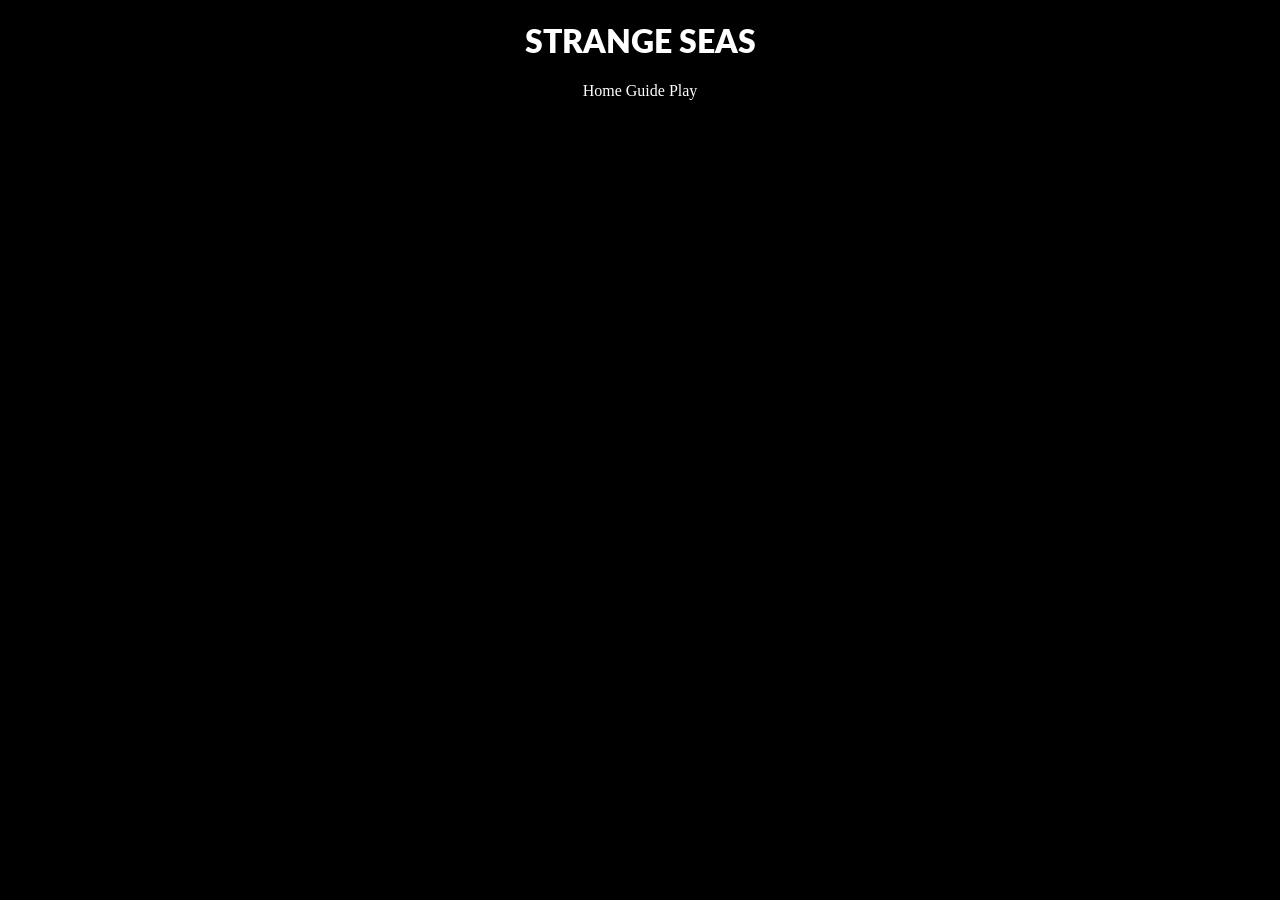
==== biomes.html @ 9481618b "Add repo from IJ Community" ====
<!DOCTYPE html>
<link rel="stylesheet" href="styles.css">
<html lang="en">
<head>
<meta charset="UTF-8">
<title>Biomes - Strange Seas</title>
<link rel="icon" type="image/x-icon" href="images/favicon.ico">
<script src="main-header.js" defer></script>
</head>
<style>
@import url('https://fonts.googleapis.com/css2?family=Lato:ital,wght@0,100;0,300;0,400;0,700;0,900;1,100;1,300;1,400;1,700;1,900&display=swap');
</style>
<body>
<main-header></main-header>








</body>

</html>
---- styles.css ----
body {
	background: black;
	text-align: center;
    margin: 0;
}
h2 {
    color: black;
}
.title {
	color: white;
}

.nav {
	background: black;
}

.nav a {
	text-decoration: none;
	color: white;
	font-size: 100%;
	
}
.nav > *:hover { 
  color: var(--navColor, white); 

}
h1 {
  font-family: "Lato", sans-serif;
  font-weight: 800;
  font-style: normal;
}
h2,h3,h4,h5 {
  font-family: "Lato", sans-serif;
  font-weight: 600;
  font-style: normal;
}
p {
  font-family: "Lato", sans-serif;
  font-weight: 400;
  font-style: normal;
}
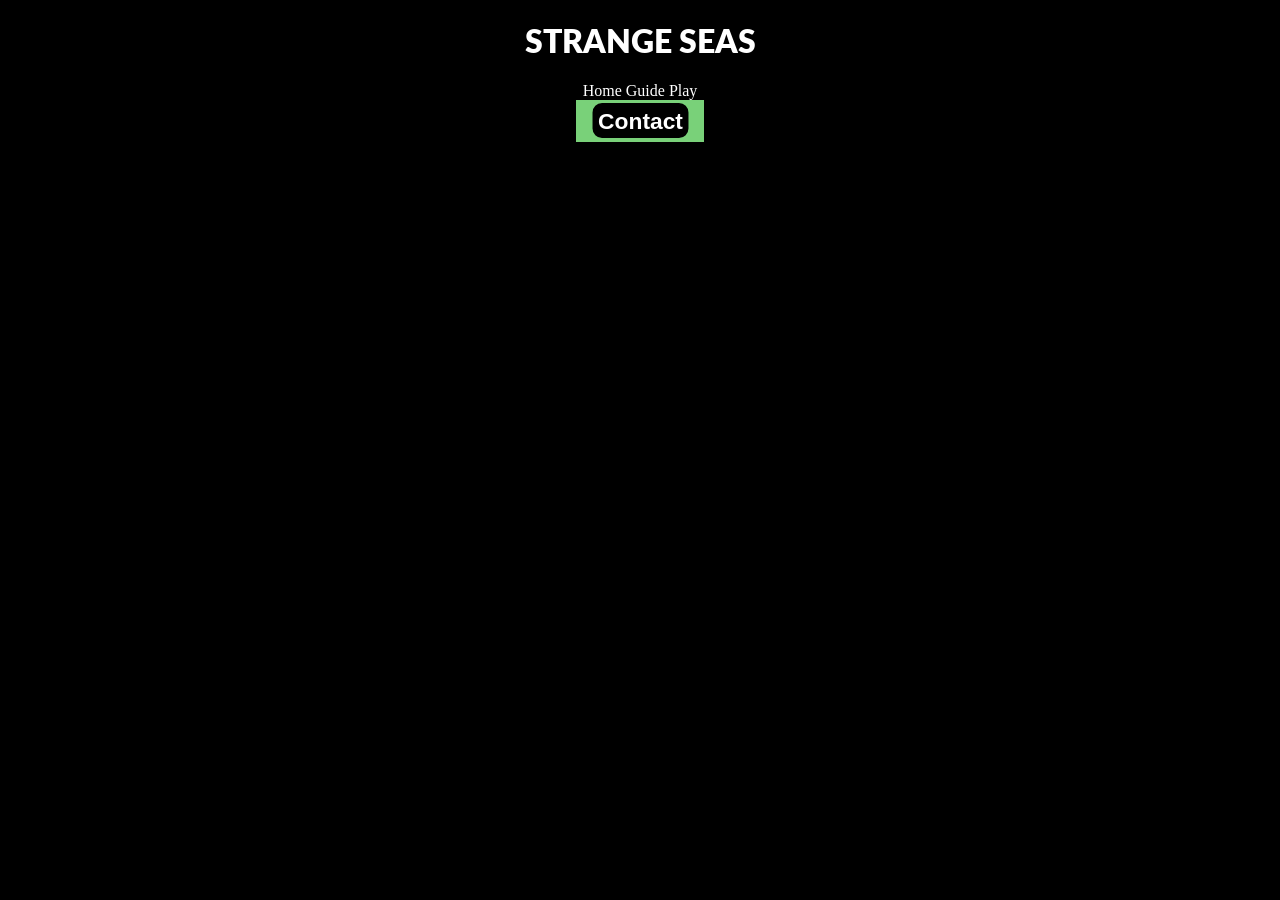
==== commit e787ea19: "sync" ====
--- a/biomes.html
+++ b/biomes.html
@@ -5,14 +5,14 @@
 <meta charset="UTF-8">
 <title>Biomes - Strange Seas</title>
 <link rel="icon" type="image/x-icon" href="images/favicon.ico">
-<script src="main-header.js" defer></script>
+<script src="const-html.js" defer></script>
 </head>
 <style>
 @import url('https://fonts.googleapis.com/css2?family=Lato:ital,wght@0,100;0,300;0,400;0,700;0,900;1,100;1,300;1,400;1,700;1,900&display=swap');
 </style>
 <body>
 <main-header></main-header>
-
+<main-footer style="--footerColor: #79d179;"></main-footer>
 
 
 
--- a/styles.css
+++ b/styles.css
@@ -39,3 +39,32 @@
   font-weight: 400;
   font-style: normal;
 }
+footer {
+    background: var(--footerColor, #000);
+    width: var(--footerWidth, 10%);
+    justify-content: center;
+    margin: auto;
+}
+.contact {
+  justify-content: center;
+  border: 2px solid black;
+  padding: 2% 3%;
+  margin: auto;
+  background-color: black;
+  cursor: pointer;
+  border-radius: 10px;
+  margin: 2%;
+  transform: scale(0.95);
+  transition: transform 0.1s ease;
+  color: white;
+  text-decoration: none;
+  font-size: 24px;
+  font-weight: 600;
+
+}
+
+.contact:hover {
+  transform: scale(1);
+
+
+}
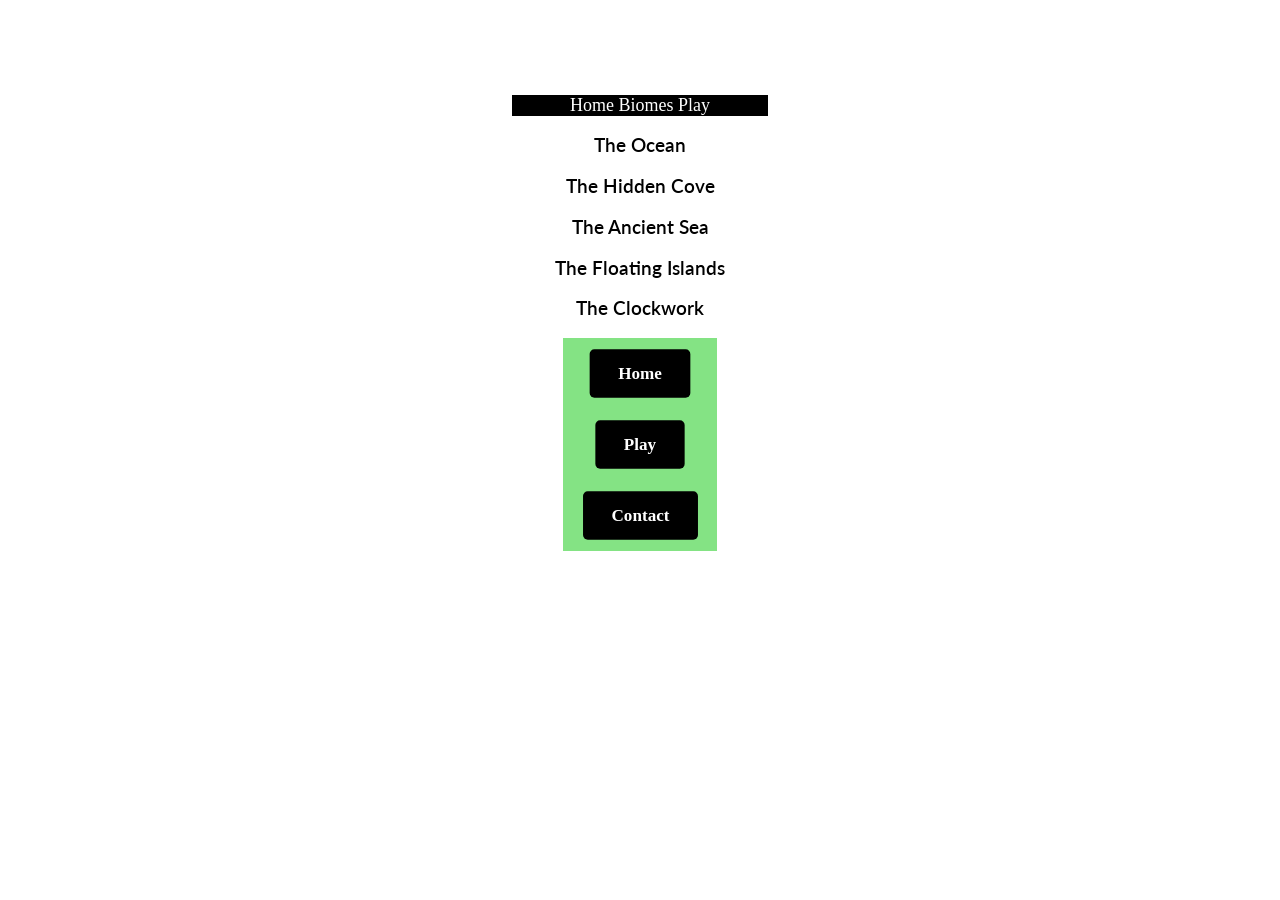
==== commit 5caa2e22: "sync" ====
--- a/biomes.html
+++ b/biomes.html
@@ -1,5 +1,6 @@
 <!DOCTYPE html>
 <link rel="stylesheet" href="styles.css">
+<link rel="stylesheet" href="biomes.css">
 <html lang="en">
 <head>
 <meta charset="UTF-8">
@@ -12,9 +13,24 @@
 </style>
 <body>
 <main-header></main-header>
-<main-footer style="--footerColor: #79d179;"></main-footer>
-
-
+<div class = 'content'>
+<div class = 'ocean'>
+    <h3>The Ocean</h3>
+</div>
+<div class = 'cove'>
+    <h3>The Hidden Cove</h3>
+</div>
+<div class = 'ancient'>
+    <h3>The Ancient Sea</h3>
+</div>
+<div class = 'float'>
+    <h3>The Floating Islands</h3>
+</div>
+<div class = 'clock'>
+    <h3>The Clockwork</h3>
+</div>
+</div>
+<main-footer style="--footerColor: #84e384; --footerWidth: 60%;"></main-footer>
 
 
 
--- a/styles.css
+++ b/styles.css
@@ -17,7 +17,7 @@
 .nav a {
 	text-decoration: none;
 	color: white;
-	font-size: 100%;
+	font-size: 18px;
 	
 }
 .nav > *:hover { 
@@ -45,26 +45,27 @@
     justify-content: center;
     margin: auto;
 }
-.contact {
-  justify-content: center;
-  border: 2px solid black;
-  padding: 2% 3%;
-  margin: auto;
+.footer-link {
+  display: inline-block;
+  border: none;
+  outline: none;
+  text-decoration: none;
+  padding: 15px 30px;
+  margin: 10px;
   background-color: black;
   cursor: pointer;
-  border-radius: 10px;
-  margin: 2%;
+  border-radius: 5px;
   transform: scale(0.95);
   transition: transform 0.1s ease;
   color: white;
-  text-decoration: none;
-  font-size: 24px;
+  font-size: 18px;
   font-weight: 600;
-
 }
 
-.contact:hover {
+.footer-link:hover {
   transform: scale(1);
+}
+
 
 
 }
--- a/biomes.css
+++ b/biomes.css
@@ -0,0 +1,9 @@
+body {
+    background: white;
+    padding: 20%;
+    padding-top: 1%;
+    margin-left: 20%;
+    margin-right: 20%;
+    text-align: center;
+}
+
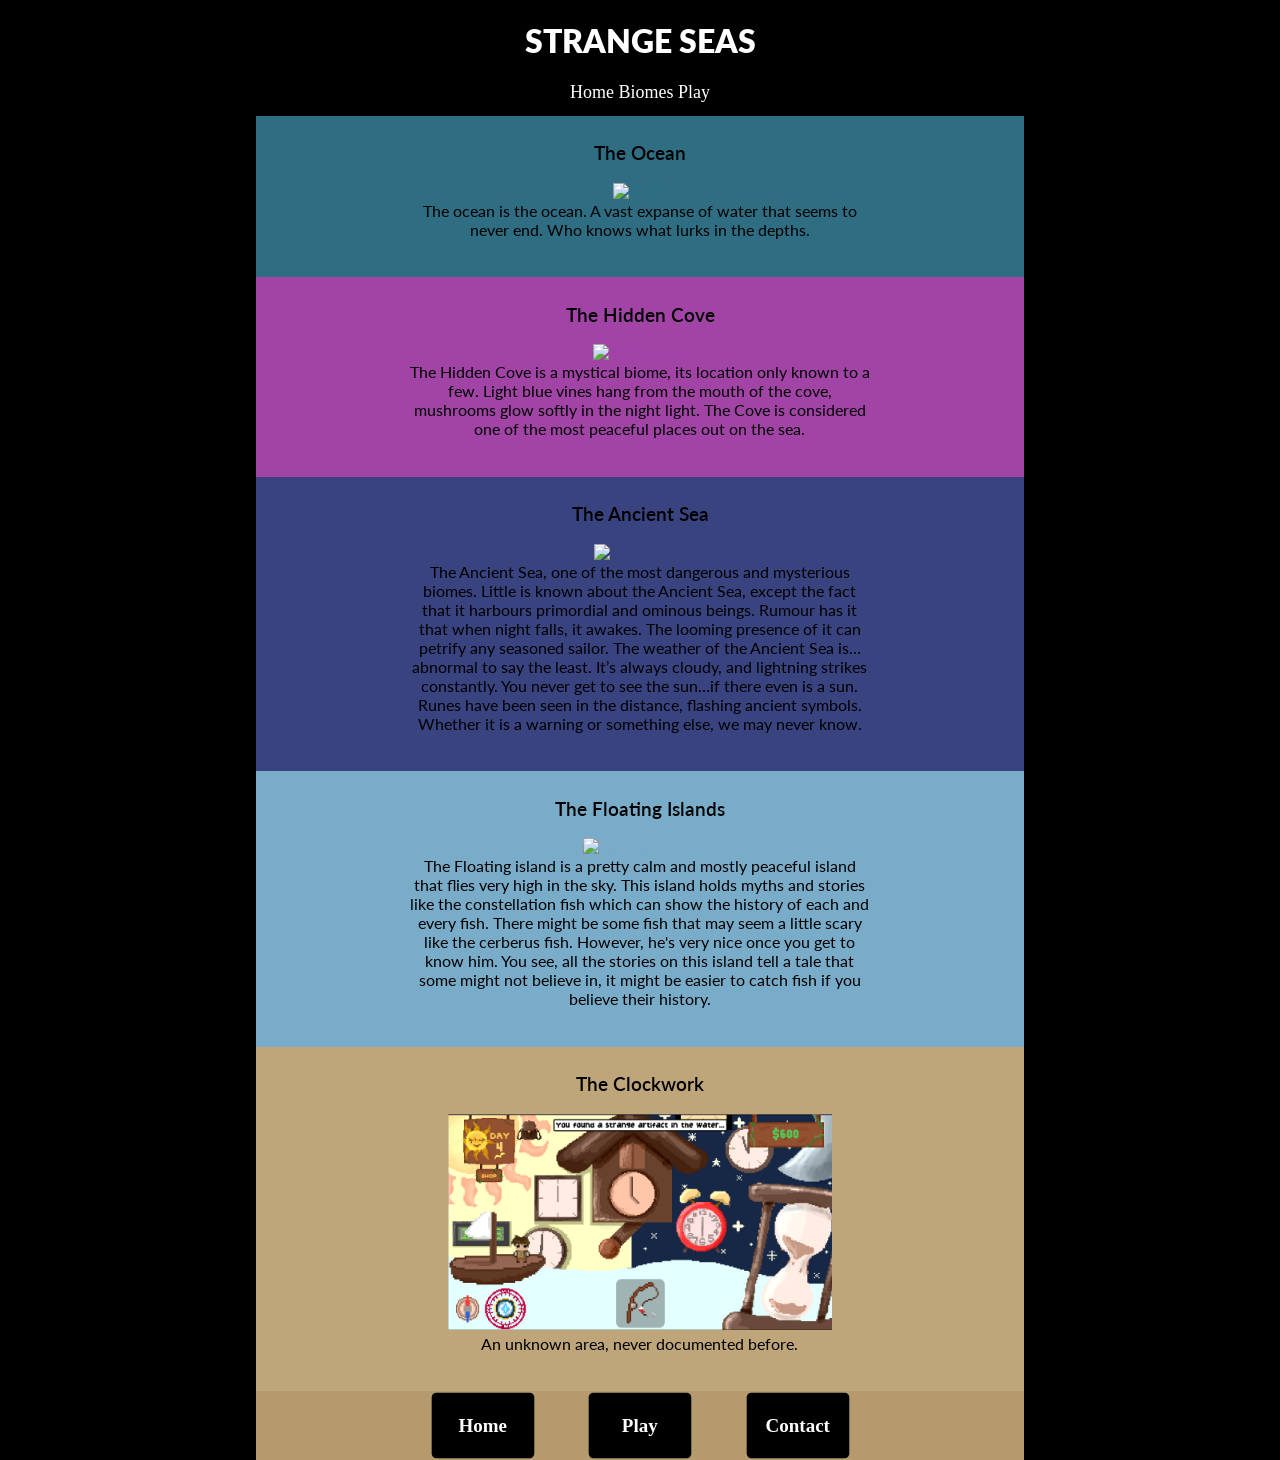
==== commit 5430c2fc: "sync" ====
--- a/biomes.html
+++ b/biomes.html
@@ -12,30 +12,40 @@
 @import url('https://fonts.googleapis.com/css2?family=Lato:ital,wght@0,100;0,300;0,400;0,700;0,900;1,100;1,300;1,400;1,700;1,900&display=swap');
 </style>
 <body>
-<main-header></main-header>
-<div class = 'content'>
-<div class = 'ocean'>
-    <h3>The Ocean</h3>
-</div>
-<div class = 'cove'>
-    <h3>The Hidden Cove</h3>
-</div>
-<div class = 'ancient'>
-    <h3>The Ancient Sea</h3>
-</div>
-<div class = 'float'>
-    <h3>The Floating Islands</h3>
-</div>
-<div class = 'clock'>
-    <h3>The Clockwork</h3>
-</div>
-</div>
-<main-footer style="--footerColor: #84e384; --footerWidth: 60%;"></main-footer>
+    <main-header></main-header>
+    <div class='content'>
+        <div class='ocean' style='--sectionColor: #2e6d82;'>
+            <h3>The Ocean</h3>
+            <img src="images/ocean.png" alt="ocean">
+            <p>The ocean is the ocean. A vast expanse of water that seems to never end. Who knows what lurks in the depths.</p>
+        </div>
+        <div class='cove' style = '--sectionColor: #a144a6;'>
+            <h3>The Hidden Cove</h3>
+            <img src="images/cove.png" alt="hidden cove">
+            <p>The Hidden Cove is a mystical biome, its location only known to a few. Light blue vines hang from the mouth of the cove, mushrooms glow softly in the night light. The Cove is considered one of the most peaceful places out on the sea.</p>
+        </div>
+        <div class='ancient' style = '--sectionColor: #394380;'>
+            <h3>The Ancient Sea</h3>
+            <img src="images/ancient.png" alt="ancient seas">
+            <p>The Ancient Sea, one of the most dangerous and mysterious biomes. Little is known about the Ancient Sea, except the fact that it harbours primordial and ominous beings. Rumour has it that when night falls, it awakes. The looming presence of it can petrify any seasoned sailor. The weather of the Ancient Sea is…abnormal to say the least. It’s always cloudy, and lightning strikes constantly. You never get to see the sun…if there even is a sun. Runes have been seen in the distance, flashing ancient symbols. Whether it is a warning or something else, we may never know.</p>
+        </div>
+        <div class='float' style = '--sectionColor: #79acc9;'>
+            <h3>The Floating Islands</h3>
+            <img src="images/float.png" alt="floating islands">
+            <p>The Floating island is a pretty calm and mostly peaceful island that flies very high in the sky. This island holds myths and stories like the constellation fish which can show the history of each and every fish. There might be some fish that may seem a little scary like the cerberus fish. However, he's very nice once you get to know him. You see, all the stories on this island tell a tale that some might not believe in, it might be easier to catch fish if you believe their history.</p>
+        </div>
+        <div class='clock' style = '--sectionColor: #bfa57a;'>
+            <h3>The Clockwork</h3>
+            <img src="images/clock.png" alt="clockwork">
+            <p>An unknown area, never documented before. </p>
+        </div>
+    </div>
+    <main-footer style="--footerColor:#b59a6d ; --footerWidth: 60%;"></main-footer>
 
 
 
 
 
-</body>
+    </body>
 
 </html>
--- a/styles.css
+++ b/styles.css
@@ -1,33 +1,25 @@
 body {
 	background: black;
 	text-align: center;
-    margin: 0;
-}
-h2 {
-    color: black;
-}
-.title {
-	color: white;
+    margin: auto;
 }
 
-.nav {
-	background: black;
+a {
+transition: transform 0.1s ease;
+transform: scale(0.95);
+cursor: pointer;
+text-decoration: none;
 }
 
-.nav a {
-	text-decoration: none;
-	color: white;
-	font-size: 18px;
-	
-}
-.nav > *:hover { 
-  color: var(--navColor, white); 
+a:hover {transform: scale(1);}
 
-}
 h1 {
   font-family: "Lato", sans-serif;
   font-weight: 800;
   font-style: normal;
+}
+h2 {
+    color: black;
 }
 h2,h3,h4,h5 {
   font-family: "Lato", sans-serif;
@@ -38,34 +30,41 @@
   font-family: "Lato", sans-serif;
   font-weight: 400;
   font-style: normal;
-}
-footer {
-    background: var(--footerColor, #000);
-    width: var(--footerWidth, 10%);
-    justify-content: center;
-    margin: auto;
-}
-.footer-link {
-  display: inline-block;
-  border: none;
-  outline: none;
-  text-decoration: none;
-  padding: 15px 30px;
-  margin: 10px;
-  background-color: black;
-  cursor: pointer;
-  border-radius: 5px;
-  transform: scale(0.95);
-  transition: transform 0.1s ease;
-  color: white;
-  font-size: 18px;
-  font-weight: 600;
-}
-
-.footer-link:hover {
-  transform: scale(1);
+  margin: auto;
 }
 
 
 
-}+.title {
+	color: white;
+}
+
+
+.nav a {
+	text-decoration: none;
+	color: white;
+	font-size: 18px;
+}
+.nav > *:hover { 
+  color: var(--navColor, white); 
+
+}
+.mainFooter {
+    margin: auto;
+    background: var(--footerColor, #000);
+    width: var(--footerWidth, 10%);
+    justify-content: center;
+}
+.footer-link {
+  display: inline-block;
+  padding: 3% 2%;
+  margin-left: 3%;
+  margin-right: 3%;
+  background-color: black;
+  border-radius: 5px;
+  color: white;
+  font-size: 20px;
+  font-weight: 600;
+  width: 10%;
+}
+
--- a/biomes.css
+++ b/biomes.css
@@ -1,9 +1,33 @@
-body {
-    background: white;
-    padding: 20%;
+.content {
+    margin: auto;
     padding-top: 1%;
-    margin-left: 20%;
-    margin-right: 20%;
-    text-align: center;
+    width: 60%;
+}
+.content h3{
+    padding: none;
+}
+.ocean, .cove, .ancient, .float, .clock {
+  padding-bottom: 5%;
+  padding-top: 1%;
+  background-color: var(--sectionColor, inherit);
+  color: var(--sectionColor, inherit);
 }
 
+h3, p{
+  color: black;
+}
+
+.content img {
+    width: 50%;
+    border: 10px solid oklch(from currentColor calc(l - 0.1) c h);
+    /* convert color into oklch color-space
+    currentColor=inherit from parent.color (above css)
+    l=lightness,
+    subtract by amount (0.1)
+    c h=means just keeping the other channels (chroma and hue the same)
+    */
+}
+p {
+width: 60%;
+}
+
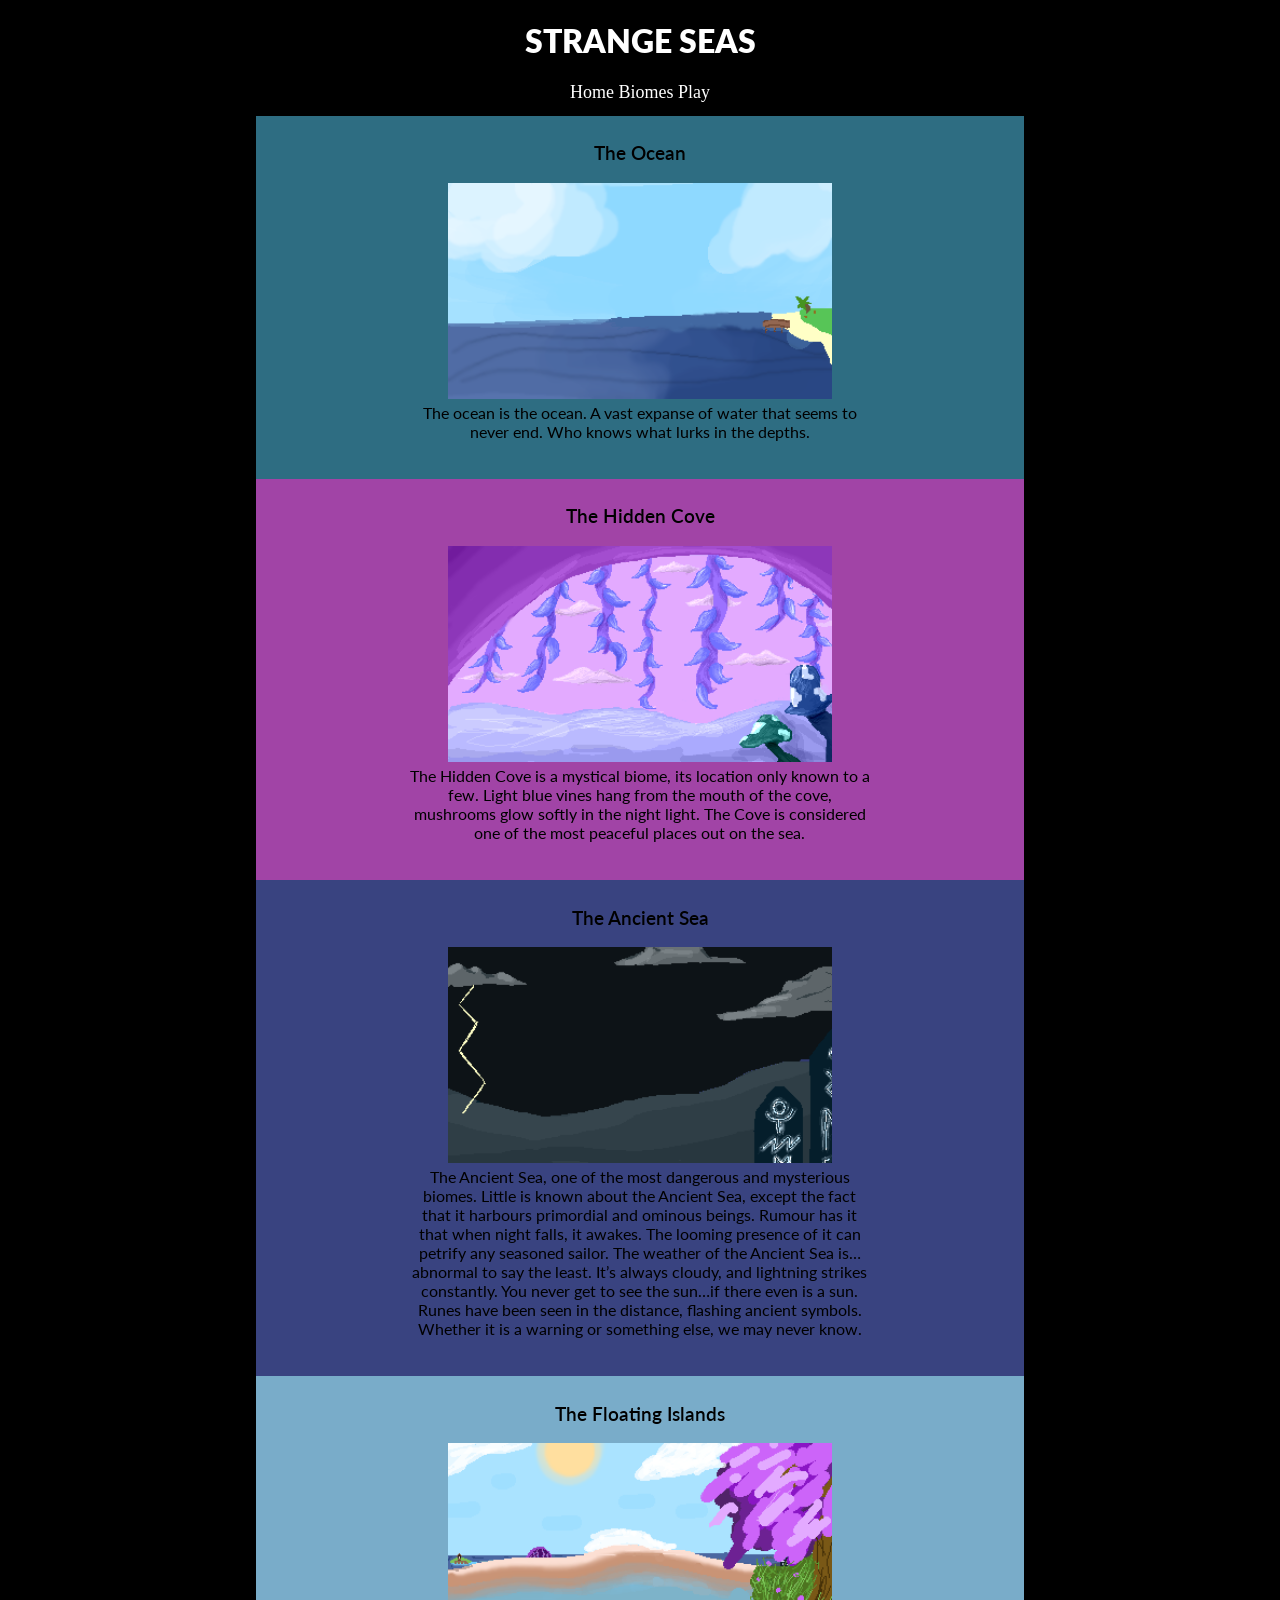
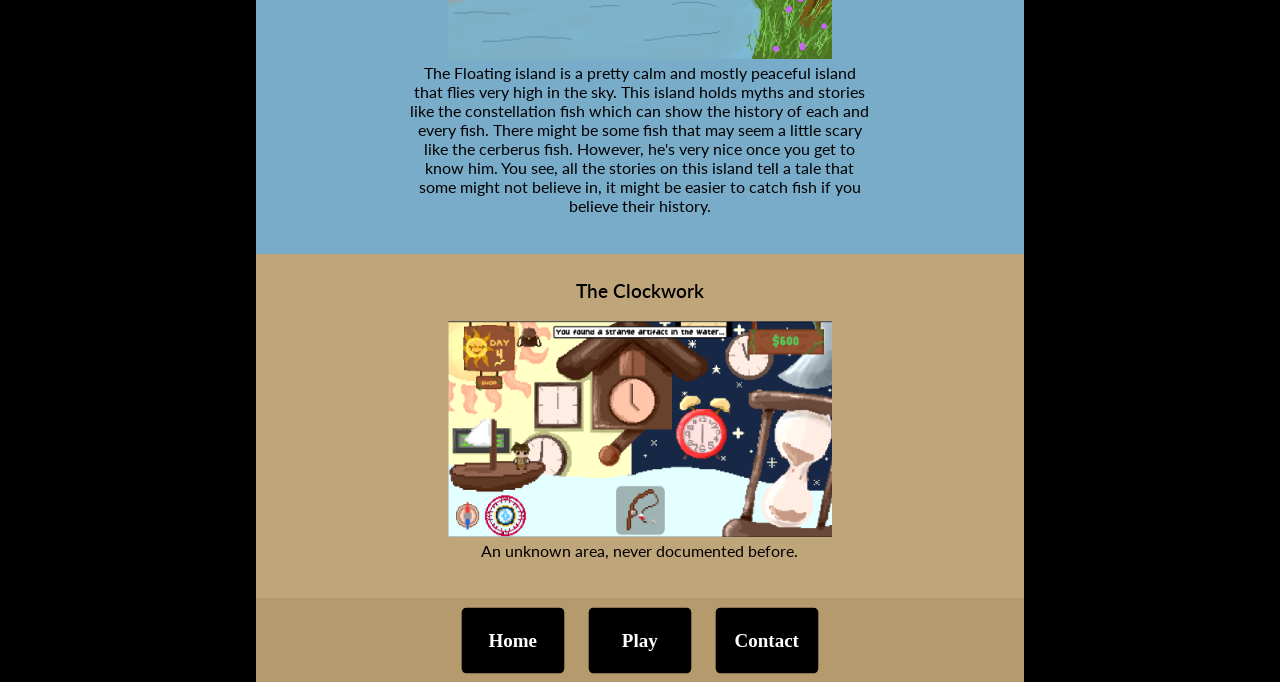
==== commit 8f770de0: "sync" ====
--- a/biomes.html
+++ b/biomes.html
@@ -40,7 +40,7 @@
             <p>An unknown area, never documented before. </p>
         </div>
     </div>
-    <main-footer style="--footerColor:#b59a6d ; --footerWidth: 60%;"></main-footer>
+    <main-footer style="--footerColor:#b59a6d; --footerWidth: 60%;"></main-footer>
 
 
 
--- a/styles.css
+++ b/styles.css
@@ -4,14 +4,17 @@
     margin: auto;
 }
 
-a {
-transition: transform 0.1s ease;
-transform: scale(0.95);
-cursor: pointer;
-text-decoration: none;
+a, button {
+  transition: transform 0.1s ease;
+  transform: scale(0.95);
+  cursor: pointer;
+  text-decoration: none;
 }
 
-a:hover {transform: scale(1);}
+a:hover, button:hover {
+  transform: scale(1);
+}
+
 
 h1 {
   font-family: "Lato", sans-serif;
@@ -58,8 +61,7 @@
 .footer-link {
   display: inline-block;
   padding: 3% 2%;
-  margin-left: 3%;
-  margin-right: 3%;
+  margin: 1%;
   background-color: black;
   border-radius: 5px;
   color: white;
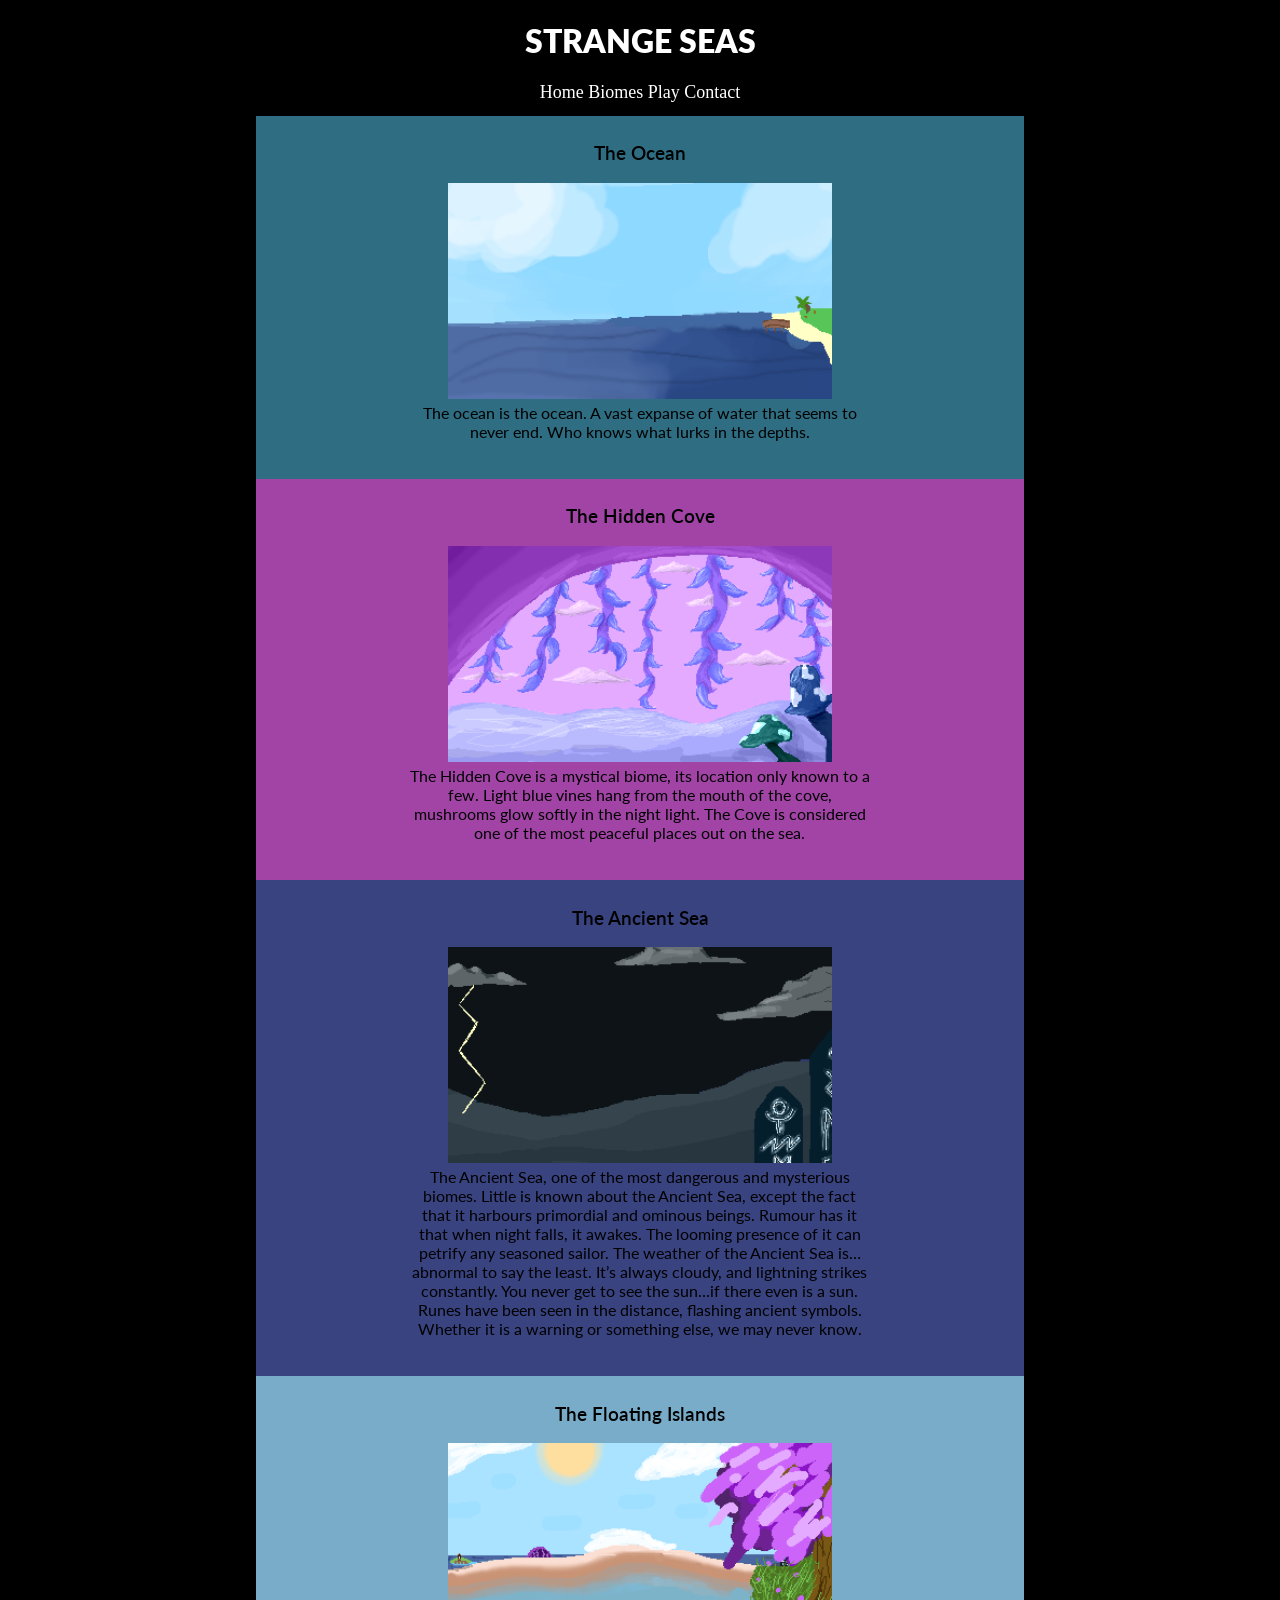
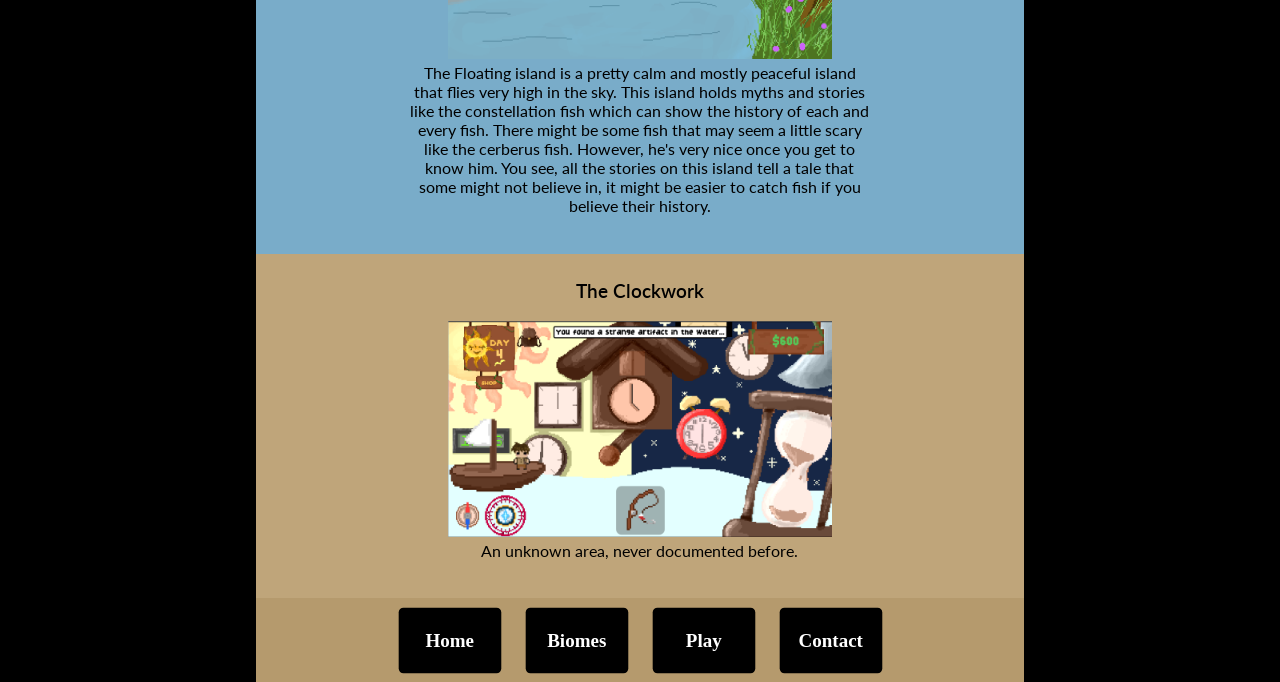
==== commit f3f32bcb: "Fix images" ====
--- a/biomes.html
+++ b/biomes.html
@@ -39,6 +39,7 @@
             <img src="images/clock.png" alt="clockwork">
             <p>An unknown area, never documented before. </p>
         </div>
+
     </div>
     <main-footer style="--footerColor:#b59a6d; --footerWidth: 60%;"></main-footer>
 
--- a/styles.css
+++ b/styles.css
@@ -1,72 +1,108 @@
-body {
-	background: black;
-	text-align: center;
-    margin: auto;
-}
-
-a, button {
-  transition: transform 0.1s ease;
-  transform: scale(0.95);
-  cursor: pointer;
-  text-decoration: none;
-}
-
-a:hover, button:hover {
-  transform: scale(1);
-}
-
-
-h1 {
-  font-family: "Lato", sans-serif;
-  font-weight: 800;
-  font-style: normal;
-}
-h2 {
-    color: black;
-}
-h2,h3,h4,h5 {
-  font-family: "Lato", sans-serif;
-  font-weight: 600;
-  font-style: normal;
-}
-p {
-  font-family: "Lato", sans-serif;
-  font-weight: 400;
-  font-style: normal;
-  margin: auto;
-}
-
-
-
-.title {
-	color: white;
-}
-
-
-.nav a {
-	text-decoration: none;
-	color: white;
-	font-size: 18px;
-}
-.nav > *:hover { 
-  color: var(--navColor, white); 
-
-}
-.mainFooter {
-    margin: auto;
-    background: var(--footerColor, #000);
-    width: var(--footerWidth, 10%);
-    justify-content: center;
-}
-.footer-link {
-  display: inline-block;
-  padding: 3% 2%;
-  margin: 1%;
-  background-color: black;
-  border-radius: 5px;
-  color: white;
-  font-size: 20px;
-  font-weight: 600;
-  width: 10%;
-}
-
+body {
+	background: black;
+	text-align: center;
+    margin: auto;
+}
+
+a, button {
+  transition: transform 0.1s ease;
+  transform: scale(0.95);
+  cursor: pointer;
+  text-decoration: none;
+}
+
+a:hover, button:hover {
+  transform: scale(1);
+}
+
+
+h1 {
+  font-family: "Lato", sans-serif;
+  font-weight: 800;
+  font-style: normal;
+}
+h2 {
+    color: black;
+}
+h2,h3,h4,h5 {
+  font-family: "Lato", sans-serif;
+  font-weight: 600;
+  font-style: normal;
+}
+p {
+  font-family: "Lato", sans-serif;
+  font-weight: 400;
+  font-style: normal;
+  margin: auto;
+}
+
+
+
+.title {
+	color: white;
+}
+
+
+.nav a {
+	font-family: none;
+	text-decoration: none;
+	color: white;
+	font-size: 18px;
+}
+.nav > *:hover { 
+  color: var(--navColor, white); 
+
+}
+.mainFooter {
+    margin: auto;
+    background: var(--footerColor, #000);
+    width: var(--footerWidth, 10%);
+    justify-content: center;
+}
+.footer-link {
+  display: inline-block;
+  padding: 3% 2%;
+  margin: 1%;
+  background-color: black;
+  border-radius: 5px;
+  color: white;
+  font-size: 20px;
+  font-weight: 600;
+  width: 10%;
+}
+.flex-img-box {
+    position: relative;
+    width: 100%;
+    text-align: center;
+    transform: translate(var(--flexOffsetX, 0%), var(--flexOffsetY, 0%));
+}
+
+.flex-img-box img {
+    border: 2px solid black;
+    background: var(--fillColor, none);
+    position: absolute;
+    height: auto;
+    left: 50%;
+    top: 50%;
+    transform: translate(var(--flexOffsetX, 0%), var(--flexOffsetY, 0%));
+}
+.no-border {
+	border: none  !important;
+}
+.pxart {
+        image-rendering: pixelated;
+}
+.rotate {
+    animation: spin var(--revTime, 2s) linear infinite;
+}
+@keyframes spin {
+    from {
+        transform: rotate(0deg);
+    }
+    to {
+        transform: rotate(360deg);
+    }
+}
+.img-control {
+    width: var(--size, 50%);
+}
--- a/biomes.css
+++ b/biomes.css
@@ -29,5 +29,4 @@
 }
 p {
 width: 60%;
-}
-
+}
